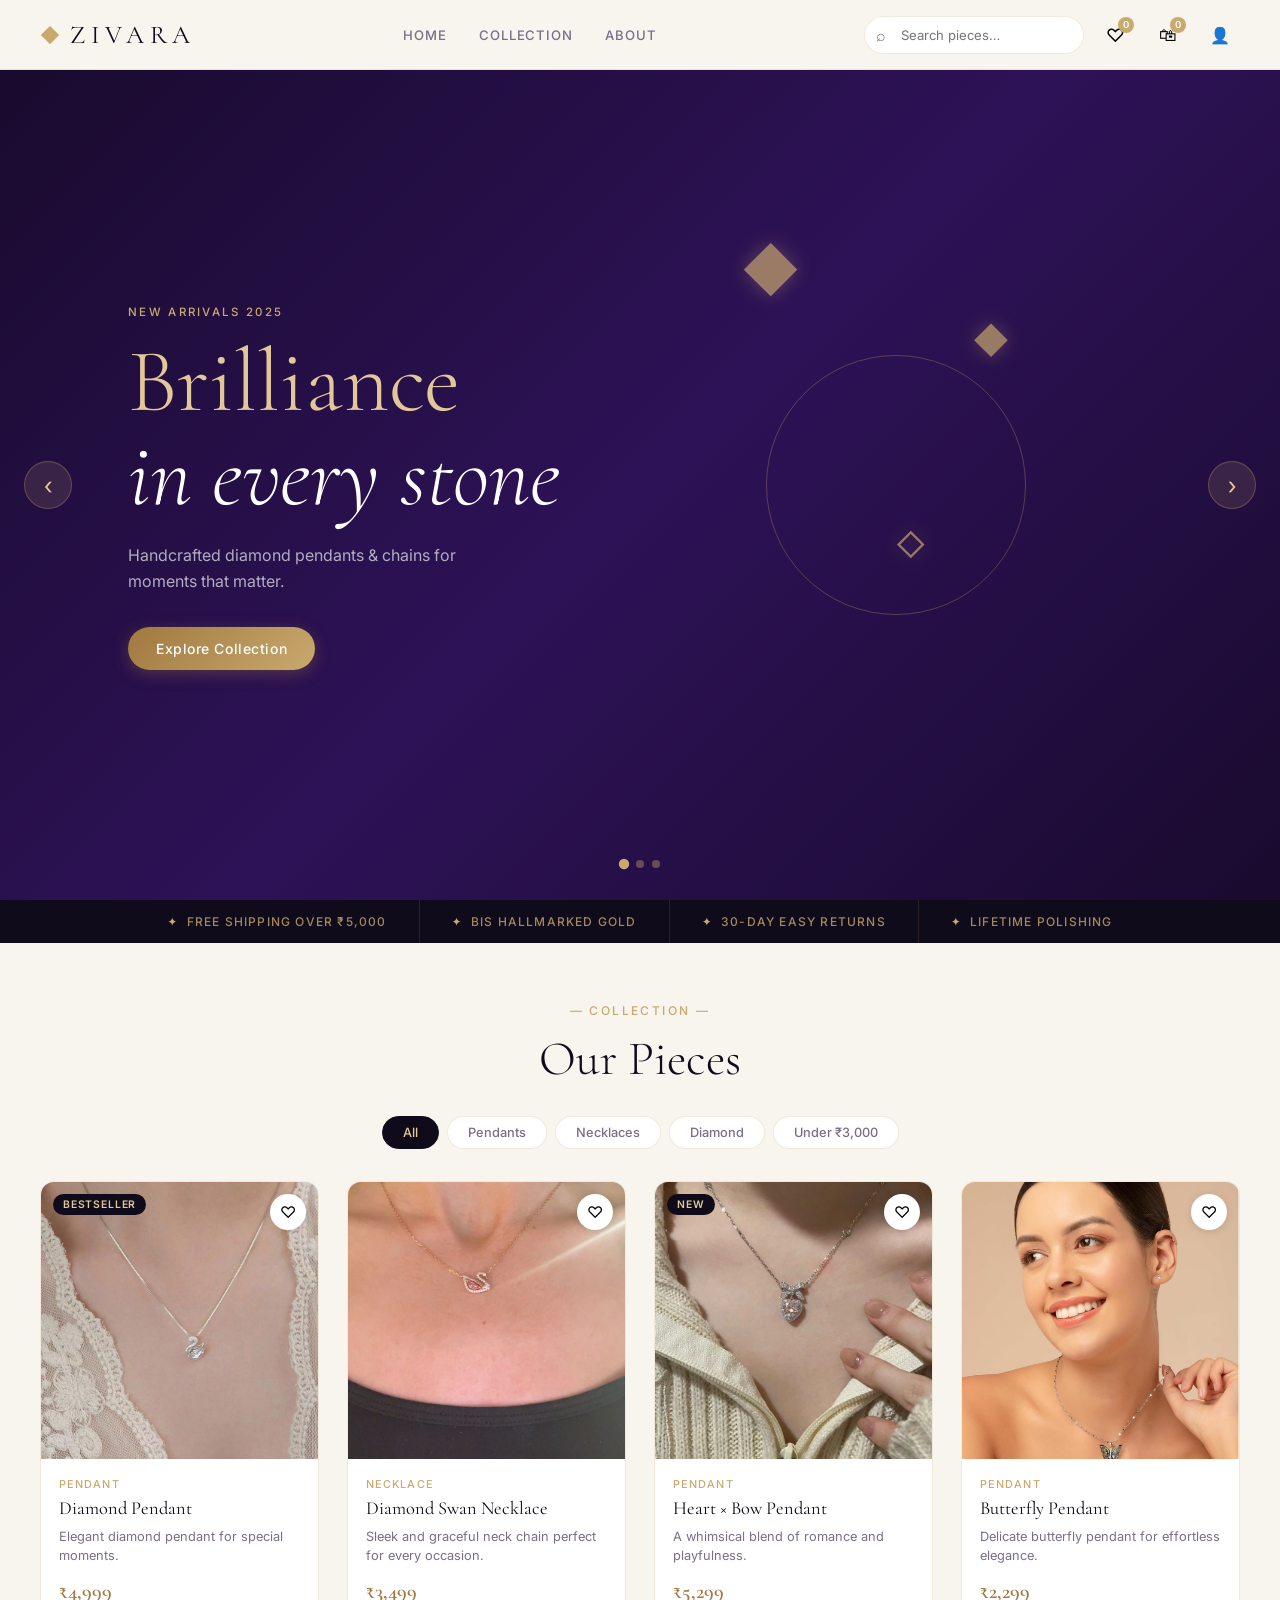
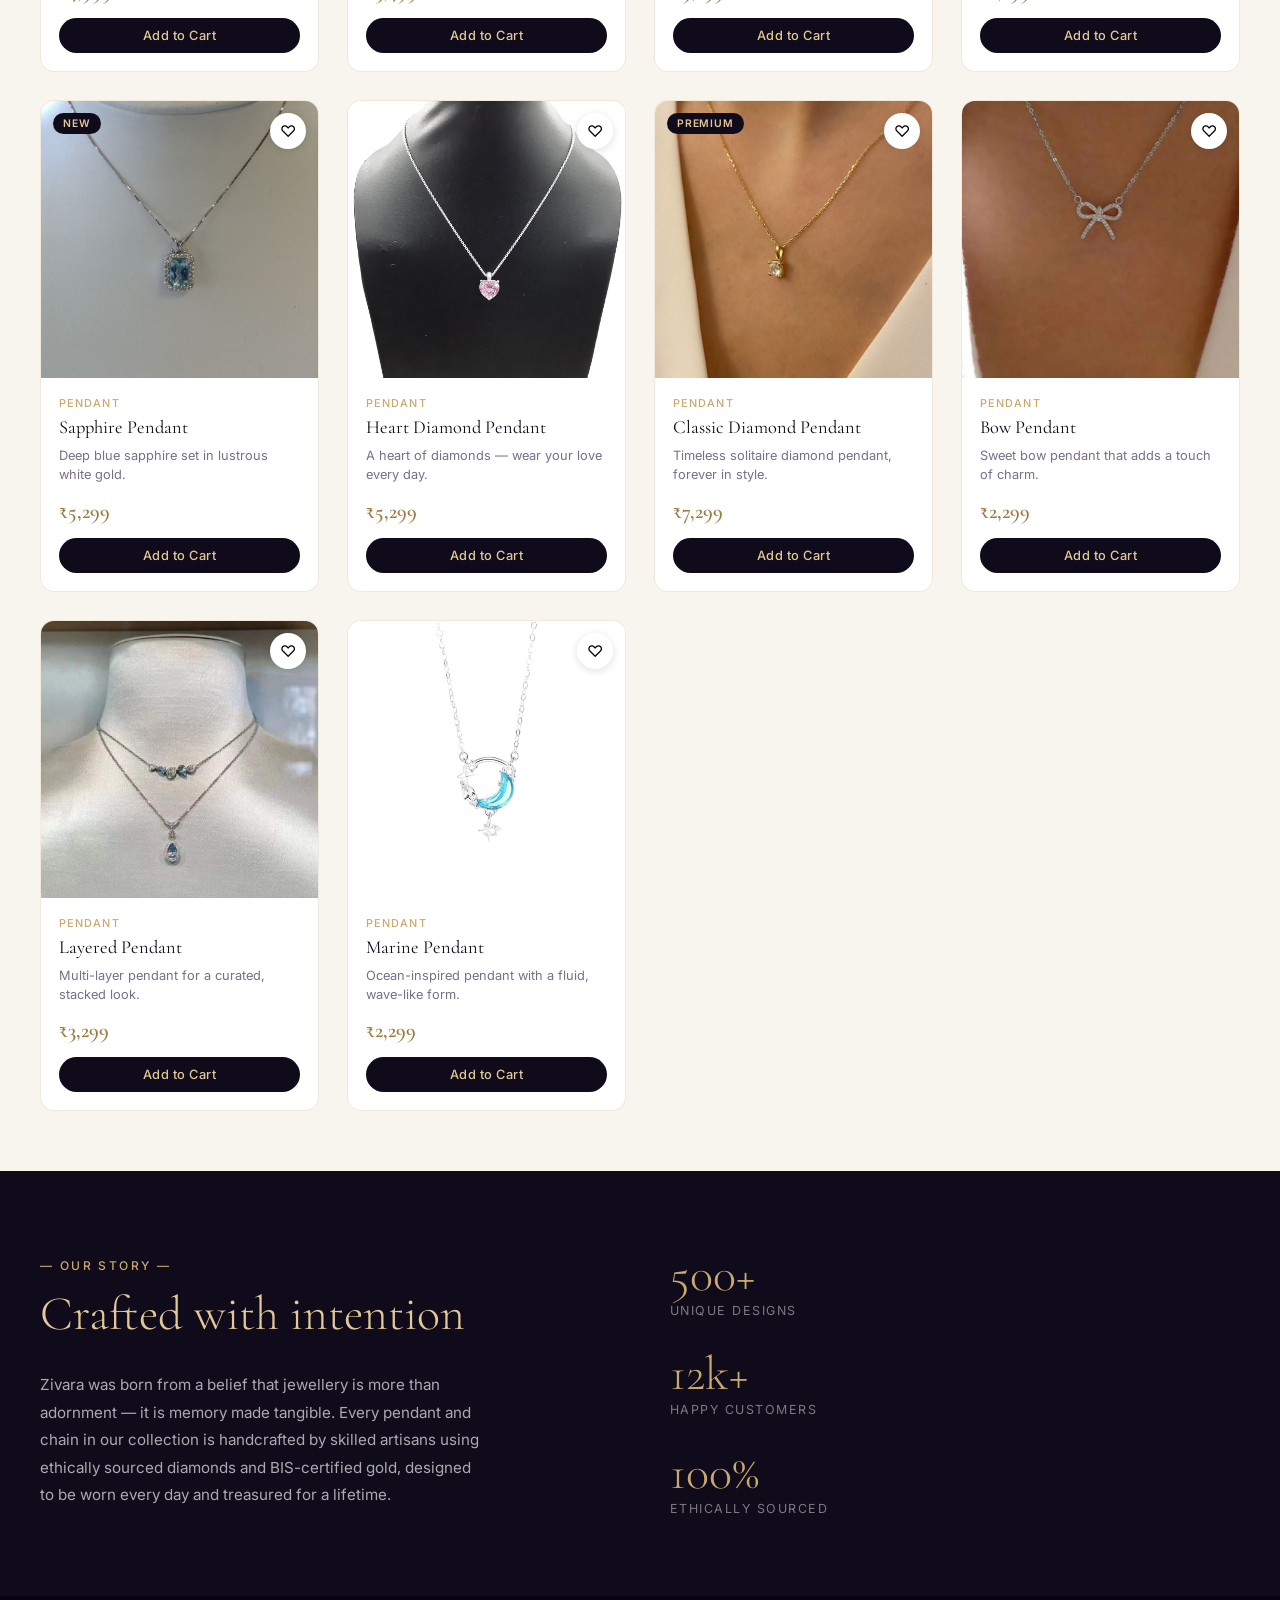
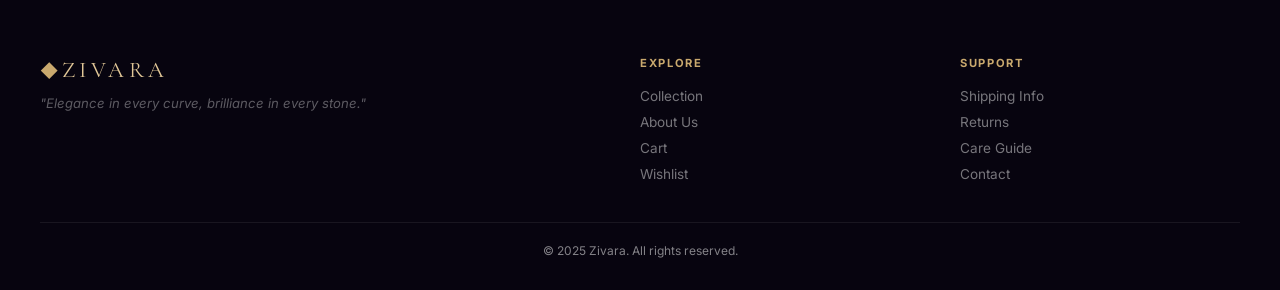
==== index.html @ 6822f63b "Adding E-commerce website with modified version" ====
<!DOCTYPE html>
<html lang="en">
<head>
  <meta charset="UTF-8" />
  <meta name="viewport" content="width=device-width, initial-scale=1.0" />
  <title>Zivara | Diamond Pendants & Neck Chains</title>
  <link rel="preconnect" href="https://fonts.googleapis.com">
  <link rel="preconnect" href="https://fonts.gstatic.com" crossorigin>
  <link href="https://fonts.googleapis.com/css2?family=Cormorant+Garamond:ital,wght@0,300;0,400;0,600;1,300;1,400&family=Inter:wght@300;400;500;600&display=swap" rel="stylesheet">
  <link rel="stylesheet" href="style.css" />
</head>
<body>

  <div id="loader">
    <div class="loader-inner">
      <svg class="loader-gem" viewBox="0 0 60 60" fill="none" xmlns="http://www.w3.org/2000/svg">
        <polygon points="30,4 56,20 56,40 30,56 4,40 4,20" fill="none" stroke="#c9a96e" stroke-width="1.5"/>
        <polygon points="30,4 56,20 30,30" fill="#c9a96e" opacity="0.3"/>
        <polygon points="30,4 4,20 30,30" fill="#c9a96e" opacity="0.5"/>
        <polygon points="4,20 4,40 30,30" fill="#c9a96e" opacity="0.4"/>
        <polygon points="56,20 56,40 30,30" fill="#c9a96e" opacity="0.2"/>
        <polygon points="4,40 30,56 30,30" fill="#c9a96e" opacity="0.6"/>
        <polygon points="56,40 30,56 30,30" fill="#c9a96e" opacity="0.35"/>
      </svg>
      <p class="loader-brand">ZIVARA</p>
    </div>
  </div>

  <div id="auth-overlay" class="modal-overlay hidden">
    <div class="auth-modal">
      <button class="modal-close" onclick="closeAuth()">✕</button>
      <div class="auth-tabs">
        <button class="auth-tab active" onclick="switchTab('login')">Sign In</button>
        <button class="auth-tab" onclick="switchTab('signup')">Create Account</button>
      </div>

      <div id="login-form" class="auth-form">
        <div class="auth-header">
          <h2>Welcome back</h2>
          <p>Sign in to access your wishlist & orders</p>
        </div>
        <div class="form-group">
          <label>Email</label>
          <input type="email" id="login-email" placeholder="you@example.com" />
        </div>
        <div class="form-group">
          <label>Password</label>
          <input type="password" id="login-password" placeholder="••••••••" />
        </div>
        <p class="auth-error hidden" id="login-error"></p>
        <button class="btn-primary full" onclick="handleLogin()">Sign In</button>
        <p class="auth-switch">Don't have an account? <span onclick="switchTab('signup')">Create one</span></p>
      </div>

      <div id="signup-form" class="auth-form hidden">
        <div class="auth-header">
          <h2>Join Zivara</h2>
          <p>Create an account for a personal experience</p>
        </div>
        <div class="form-group">
          <label>Full Name</label>
          <input type="text" id="signup-name" placeholder="Your name" />
        </div>
        <div class="form-group">
          <label>Email</label>
          <input type="email" id="signup-email" placeholder="you@example.com" />
        </div>
        <div class="form-group">
          <label>Password</label>
          <input type="password" id="signup-password" placeholder="Min. 6 characters" />
        </div>
        <p class="auth-error hidden" id="signup-error"></p>
        <button class="btn-primary full" onclick="handleSignup()">Create Account</button>
        <p class="auth-switch">Already have an account? <span onclick="switchTab('login')">Sign in</span></p>
      </div>
    </div>
  </div>

  <div id="cart-overlay" class="modal-overlay hidden" onclick="closeCartIfOutside(event)">
    <div id="cart-drawer" class="cart-drawer">
      <div class="drawer-header">
        <h3>Your Cart <span id="cart-badge">0</span></h3>
        <button class="modal-close" onclick="closeCart()">✕</button>
      </div>
      <div id="cart-items" class="cart-items"></div>
      <div id="cart-footer" class="cart-footer hidden">
        <div class="cart-total-row">
          <span>Subtotal</span>
          <span id="cart-total">₹0</span>
        </div>
        <button class="btn-primary full" onclick="checkout()">Proceed to Checkout</button>
        <button class="btn-ghost full" onclick="closeCart()">Continue Shopping</button>
      </div>
      <div id="cart-empty" class="cart-empty">
        <div class="empty-icon">💎</div>
        <p>Your cart is empty</p>
        <button class="btn-primary" onclick="closeCart()">Explore Collection</button>
      </div>
    </div>
  </div>

  <div id="wishlist-overlay" class="modal-overlay hidden" onclick="closeWishlistIfOutside(event)">
    <div id="wishlist-drawer" class="cart-drawer">
      <div class="drawer-header">
        <h3>Wishlist <span id="wishlist-badge">0</span></h3>
        <button class="modal-close" onclick="closeWishlist()">✕</button>
      </div>
      <div id="wishlist-items" class="cart-items"></div>
      <div id="wishlist-empty" class="cart-empty">
        <div class="empty-icon">🤍</div>
        <p>No saved pieces yet</p>
        <button class="btn-primary" onclick="closeWishlist()">Explore Collection</button>
      </div>
    </div>
  </div>

  <div id="profile-overlay" class="modal-overlay hidden">
    <div class="profile-modal">
      <button class="modal-close" onclick="closeProfile()">✕</button>
      <div class="profile-tabs">
        <button class="profile-tab active" onclick="switchProfileTab('account')">Account</button>
        <button class="profile-tab" onclick="switchProfileTab('orders')">Order History</button>
      </div>
      <div id="account-tab" class="profile-content">
        <div class="profile-avatar" id="profile-avatar-letter">A</div>
        <h2 id="profile-name">Name</h2>
        <p id="profile-email" class="profile-email-text">email</p>
        <button class="btn-ghost" onclick="handleLogout()">Sign Out</button>
      </div>
      <div id="orders-tab" class="profile-content hidden">
        <h3 class="orders-title">Your Orders</h3>
        <div id="orders-list"></div>
      </div>
    </div>
  </div>

  <div id="toast" class="toast hidden"></div>

  <div id="site">

    <header id="main-header">
      <a href="#" class="logo-link" onclick="scrollToTop()">
        <span class="logo-gem">◆</span>
        <span class="logo-text">ZIVARA</span>
      </a>
      <nav class="main-nav">
        <a href="#home" class="nav-link">Home</a>
        <a href="#collection" class="nav-link">Collection</a>
        <a href="#about" class="nav-link">About</a>
      </nav>
      <div class="header-actions">
        <div class="search-wrap">
          <input type="text" id="search-input" placeholder="Search pieces…" oninput="filterProducts()" />
          <span class="search-icon">⌕</span>
        </div>
        <button class="icon-btn" id="wishlist-btn" onclick="openWishlist()" title="Wishlist">
          <span class="icon-heart">♡</span>
          <span class="icon-count" id="wishlist-count">0</span>
        </button>
        <button class="icon-btn" onclick="openCart()" title="Cart">
          <span>🛍</span>
          <span class="icon-count" id="cart-count">0</span>
        </button>
        <button class="icon-btn auth-trigger" id="auth-btn" onclick="authButtonClicked()" title="Account">
          <span id="auth-icon">👤</span>
        </button>
      </div>
      <button class="mobile-menu-btn" onclick="toggleMobileMenu()">☰</button>
    </header>

    <div id="mobile-nav" class="mobile-nav hidden">
      <a href="#home" onclick="closeMobileMenu()">Home</a>
      <a href="#collection" onclick="closeMobileMenu()">Collection</a>
      <a href="#about" onclick="closeMobileMenu()">About</a>
    </div>

    <section id="home" class="hero">
      <div class="hero-slides">
        <div class="hero-slide active" style="--bg: linear-gradient(135deg,#1a0a2e 0%,#2d1257 50%,#1a0a2e 100%)">
          <div class="hero-content">
            <span class="hero-eyebrow">New Arrivals 2025</span>
            <h1 class="hero-headline">Brilliance<br/><em>in every stone</em></h1>
            <p class="hero-sub">Handcrafted diamond pendants & chains for moments that matter.</p>
            <a href="#collection" class="btn-primary hero-cta">Explore Collection</a>
          </div>
          <div class="hero-visual">
            <div class="gem-float gem1">◆</div>
            <div class="gem-float gem2">◇</div>
            <div class="gem-float gem3">◆</div>
            <div class="sparkle-ring"></div>
          </div>
        </div>
        <div class="hero-slide" style="--bg: linear-gradient(135deg,#0d1f3c 0%,#1a3a5c 50%,#0d1f3c 100%)">
          <div class="hero-content">
            <span class="hero-eyebrow">Timeless Design</span>
            <h1 class="hero-headline">Elegance<br/><em>in every curve</em></h1>
            <p class="hero-sub">Each piece tells a story of artistry and devotion.</p>
            <a href="#collection" class="btn-primary hero-cta">Shop Now</a>
          </div>
          <div class="hero-visual">
            <div class="gem-float gem1" style="animation-delay:0.5s">◇</div>
            <div class="gem-float gem2" style="animation-delay:1s">◆</div>
            <div class="gem-float gem3" style="animation-delay:1.5s">◇</div>
            <div class="sparkle-ring" style="animation-delay:0.3s"></div>
          </div>
        </div>
        <div class="hero-slide" style="--bg: linear-gradient(135deg,#1f0d0d 0%,#3d1515 50%,#1f0d0d 100%)">
          <div class="hero-content">
            <span class="hero-eyebrow">Gift Someone Special</span>
            <h1 class="hero-headline">Love<br/><em>beautifully worn</em></h1>
            <p class="hero-sub">Diamond pieces crafted to celebrate your most cherished bonds.</p>
            <a href="#collection" class="btn-primary hero-cta">Find a Gift</a>
          </div>
          <div class="hero-visual">
            <div class="gem-float gem1" style="animation-delay:0.2s">◆</div>
            <div class="gem-float gem2" style="animation-delay:0.8s">◇</div>
            <div class="gem-float gem3" style="animation-delay:1.2s">◆</div>
            <div class="sparkle-ring" style="animation-delay:0.6s"></div>
          </div>
        </div>
      </div>
      <div class="hero-dots" id="hero-dots">
        <button class="dot active" onclick="goToSlide(0)"></button>
        <button class="dot" onclick="goToSlide(1)"></button>
        <button class="dot" onclick="goToSlide(2)"></button>
      </div>
      <button class="hero-arrow left" onclick="prevSlide()">‹</button>
      <button class="hero-arrow right" onclick="nextSlide()">›</button>
    </section>

    <div class="feature-strip">
      <div class="feature-item">
        <span>✦</span> Free shipping over ₹5,000
      </div>
      <div class="feature-item">
        <span>✦</span> BIS Hallmarked Gold
      </div>
      <div class="feature-item">
        <span>✦</span> 30-day easy returns
      </div>
      <div class="feature-item">
        <span>✦</span> Lifetime polishing
      </div>
    </div>

    <div class="filter-bar" id="collection">
      <span class="section-eyebrow">— Collection —</span>
      <h2 class="section-title">Our Pieces</h2>
      <div class="filter-chips">
        <button class="chip active" onclick="filterByTag('all', this)">All</button>
        <button class="chip" onclick="filterByTag('pendant', this)">Pendants</button>
        <button class="chip" onclick="filterByTag('necklace', this)">Necklaces</button>
        <button class="chip" onclick="filterByTag('diamond', this)">Diamond</button>
        <button class="chip" onclick="filterByTag('under3000', this)">Under ₹3,000</button>
      </div>
    </div>

    <section class="products-grid" id="products-grid">
    </section>

    <div id="no-results" class="no-results hidden">
      <p>No pieces match your search.</p>
      <button class="btn-ghost" onclick="clearSearch()">Clear filter</button>
    </div>

    <section id="about" class="about-strip">
      <div class="about-content">
        <span class="section-eyebrow">— Our Story —</span>
        <h2 class="section-title">Crafted with intention</h2>
        <p>Zivara was born from a belief that jewellery is more than adornment — it is memory made tangible. Every pendant and chain in our collection is handcrafted by skilled artisans using ethically sourced diamonds and BIS-certified gold, designed to be worn every day and treasured for a lifetime.</p>
      </div>
      <div class="about-stats">
        <div class="stat"><span class="stat-num">500+</span><span class="stat-label">Unique Designs</span></div>
        <div class="stat"><span class="stat-num">12k+</span><span class="stat-label">Happy Customers</span></div>
        <div class="stat"><span class="stat-num">100%</span><span class="stat-label">Ethically Sourced</span></div>
      </div>
    </section>

    <footer class="main-footer">
      <div class="footer-brand">
        <span class="logo-gem">◆</span>
        <span class="logo-text">ZIVARA</span>
        <p>"Elegance in every curve, brilliance in every stone."</p>
      </div>
      <div class="footer-links">
        <h4>Explore</h4>
        <a href="#collection">Collection</a>
        <a href="#about">About Us</a>
        <a href="#" onclick="openCart()">Cart</a>
        <a href="#" onclick="openWishlist()">Wishlist</a>
      </div>
      <div class="footer-links">
        <h4>Support</h4>
        <a href="#">Shipping Info</a>
        <a href="#">Returns</a>
        <a href="#">Care Guide</a>
        <a href="#">Contact</a>
      </div>
      <div class="footer-bottom">
        <p>© 2025 Zivara. All rights reserved.</p>
      </div>
    </footer>

  </div>

  <script src="script.js"></script>
</body>
</html>
---- style.css ----
:root {
  --gold:         #c9a96e;
  --gold-light:   #e2c898;
  --gold-dark:    #a07840;
  --ink:          #0f0b1a;
  --ink-mid:      #1e1730;
  --ink-soft:     #2e2548;
  --surface:      #f8f4ee;
  --surface-alt:  #fffdf9;
  --muted:        #7a6e8a;
  --border:       rgba(201,169,110,0.25);
  --shadow:       0 8px 40px rgba(0,0,0,0.18);
  --radius:       14px;
  --transition:   0.3s cubic-bezier(0.4,0,0.2,1);
  --font-display: 'Cormorant Garamond', Georgia, serif;
  --font-body:    'Inter', system-ui, sans-serif;
}

*, *::before, *::after { margin:0; padding:0; box-sizing:border-box; }
html { scroll-behavior: smooth; font-size: 16px; }
body { background: var(--surface); color: var(--ink); font-family: var(--font-body); overflow-x: hidden; }
a { text-decoration: none; color: inherit; }
button { cursor: pointer; border: none; background: none; font-family: inherit; }
input { font-family: inherit; }

/* ── LOADING SCREEN ── */
#loader {
  position: fixed; inset: 0; z-index: 9999;
  background: var(--ink);
  display: flex; align-items: center; justify-content: center;
  transition: opacity 0.6s ease, visibility 0.6s ease;
}
#loader.fade-out { opacity: 0; visibility: hidden; }

.loader-inner { text-align: center; }

.loader-gem {
  width: 60px; height: 60px;
  animation: gemSpin 1.8s ease-in-out infinite;
}
@keyframes gemSpin {
  0%   { transform: rotate(0deg) scale(1); }
  50%  { transform: rotate(180deg) scale(1.15); }
  100% { transform: rotate(360deg) scale(1); }
}

.loader-brand {
  font-family: var(--font-display);
  font-size: 2rem;
  font-weight: 300;
  letter-spacing: 0.5em;
  color: var(--gold);
  margin-top: 16px;
  animation: pulse 1.8s ease-in-out infinite;
}
@keyframes pulse { 0%,100%{opacity:1} 50%{opacity:0.5} }

/* ── MODAL OVERLAY ── */
.modal-overlay {
  position: fixed; inset: 0; z-index: 1000;
  background: rgba(10,6,22,0.7);
  backdrop-filter: blur(6px);
  display: flex; align-items: center; justify-content: center;
  animation: overlayIn 0.3s ease;
}
.modal-overlay.hidden { display: none; }
@keyframes overlayIn { from{opacity:0} to{opacity:1} }

.modal-close {
  position: absolute; top: 18px; right: 18px;
  font-size: 1.1rem; color: var(--muted);
  transition: color var(--transition);
  z-index: 2;
  background: none; border: none; cursor: pointer;
}
.modal-close:hover { color: var(--ink); }

/* ── AUTH MODAL ── */
.auth-modal {
  background: var(--surface-alt);
  border-radius: 20px;
  padding: 40px;
  width: 100%; max-width: 420px;
  position: relative;
  animation: modalSlideUp 0.4s cubic-bezier(0.34,1.56,0.64,1);
  box-shadow: 0 24px 80px rgba(0,0,0,0.35);
}
@keyframes modalSlideUp {
  from { transform: translateY(40px); opacity: 0; }
  to   { transform: translateY(0);    opacity: 1; }
}

.auth-tabs {
  display: flex; gap: 4px;
  background: #f0ebe2;
  border-radius: 10px;
  padding: 4px;
  margin-bottom: 28px;
}
.auth-tab {
  flex: 1; padding: 9px;
  border-radius: 7px;
  font-size: 0.85rem; font-weight: 500;
  color: var(--muted);
  transition: all var(--transition);
}
.auth-tab.active {
  background: white;
  color: var(--ink);
  box-shadow: 0 2px 8px rgba(0,0,0,0.1);
}

.auth-header h2 {
  font-family: var(--font-display);
  font-size: 1.8rem; font-weight: 400;
  margin-bottom: 4px;
}
.auth-header p { font-size: 0.875rem; color: var(--muted); margin-bottom: 24px; }

.form-group { margin-bottom: 16px; }
.form-group label {
  display: block; font-size: 0.78rem;
  font-weight: 500; letter-spacing: 0.05em;
  text-transform: uppercase; color: var(--muted);
  margin-bottom: 6px;
}
.form-group input {
  width: 100%; padding: 12px 14px;
  border: 1.5px solid #e8e0d4;
  border-radius: 10px;
  font-size: 0.9rem;
  color: var(--ink);
  background: white;
  transition: border-color var(--transition), box-shadow var(--transition);
  outline: none;
}
.form-group input:focus {
  border-color: var(--gold);
  box-shadow: 0 0 0 3px rgba(201,169,110,0.15);
}

.auth-error {
  font-size: 0.8rem; color: #d04a4a;
  margin-bottom: 12px;
  padding: 8px 12px;
  background: #fdf0f0;
  border-radius: 8px;
}
.auth-error.hidden { display: none; }

.auth-switch {
  text-align: center;
  font-size: 0.82rem; color: var(--muted);
  margin-top: 16px;
}
.auth-switch span { color: var(--gold-dark); cursor: pointer; font-weight: 500; }
.auth-switch span:hover { text-decoration: underline; }

.auth-form.hidden { display: none; }

/* ── BUTTONS ── */
.btn-primary {
  display: inline-flex; align-items: center; justify-content: center;
  padding: 13px 28px;
  background: linear-gradient(135deg, var(--gold-dark) 0%, var(--gold) 100%);
  color: white;
  border-radius: 50px;
  font-size: 0.875rem; font-weight: 500;
  letter-spacing: 0.04em;
  transition: all var(--transition);
  border: none; cursor: pointer;
  box-shadow: 0 4px 16px rgba(160,120,64,0.35);
  white-space: nowrap;
}
.btn-primary:hover {
  transform: translateY(-2px);
  box-shadow: 0 8px 24px rgba(160,120,64,0.45);
}
.btn-primary:active { transform: translateY(0); }
.btn-primary.full { width: 100%; }

.btn-ghost {
  display: inline-flex; align-items: center; justify-content: center;
  padding: 11px 24px;
  background: transparent;
  border: 1.5px solid var(--border);
  color: var(--ink);
  border-radius: 50px;
  font-size: 0.85rem; font-weight: 500;
  transition: all var(--transition);
  cursor: pointer;
}
.btn-ghost:hover { border-color: var(--gold); color: var(--gold-dark); }
.btn-ghost.full { width: 100%; margin-top: 8px; }

/* ── CART / WISHLIST DRAWER ── */
.cart-drawer {
  position: fixed; top: 0; right: 0;
  height: 100vh; width: 100%; max-width: 420px;
  background: var(--surface-alt);
  box-shadow: -8px 0 40px rgba(0,0,0,0.2);
  display: flex; flex-direction: column;
  animation: drawerSlide 0.38s cubic-bezier(0.34,1.3,0.64,1);
  z-index: 1001;
}
@keyframes drawerSlide {
  from { transform: translateX(100%); }
  to   { transform: translateX(0); }
}

.drawer-header {
  display: flex; align-items: center; justify-content: space-between;
  padding: 24px 24px 16px;
  border-bottom: 1px solid var(--border);
  position: relative;
}
.drawer-header h3 {
  font-family: var(--font-display);
  font-size: 1.5rem; font-weight: 400;
}
.drawer-header span {
  display: inline-flex; align-items: center; justify-content: center;
  width: 22px; height: 22px;
  background: var(--gold);
  color: white; border-radius: 50%;
  font-size: 0.7rem; font-weight: 600;
  margin-left: 8px;
}

.cart-items { flex: 1; overflow-y: auto; padding: 16px 24px; }
.cart-items::-webkit-scrollbar { width: 4px; }
.cart-items::-webkit-scrollbar-thumb { background: var(--border); border-radius: 4px; }

.cart-item {
  display: flex; gap: 12px; align-items: flex-start;
  padding: 14px 0;
  border-bottom: 1px solid var(--border);
  animation: itemIn 0.3s ease;
}
@keyframes itemIn { from{opacity:0;transform:translateX(10px)} to{opacity:1;transform:none} }

.cart-item-img {
  width: 72px; height: 72px;
  border-radius: 10px;
  object-fit: cover;
  background: #f0ebe2;
  flex-shrink: 0;
  display: flex; align-items: center; justify-content: center;
  font-size: 1.8rem;
}
.cart-item-img img { width: 100%; height: 100%; object-fit: cover; border-radius: 10px; }

.cart-item-info { flex: 1; }
.cart-item-name { font-size: 0.9rem; font-weight: 500; margin-bottom: 4px; }
.cart-item-price { font-size: 0.85rem; color: var(--gold-dark); font-weight: 600; }

.qty-controls {
  display: flex; align-items: center; gap: 8px;
  margin-top: 8px;
}
.qty-btn {
  width: 26px; height: 26px;
  border: 1.5px solid var(--border);
  border-radius: 50%;
  display: flex; align-items: center; justify-content: center;
  font-size: 0.9rem; color: var(--ink);
  transition: all var(--transition);
}
.qty-btn:hover { border-color: var(--gold); color: var(--gold-dark); }
.qty-val { font-size: 0.85rem; font-weight: 500; min-width: 16px; text-align: center; }

.cart-item-remove {
  font-size: 0.75rem; color: var(--muted);
  padding: 4px;
  transition: color var(--transition);
}
.cart-item-remove:hover { color: #d04a4a; }

.cart-footer {
  padding: 16px 24px 24px;
  border-top: 1px solid var(--border);
}
.cart-footer.hidden { display: none; }

.cart-total-row {
  display: flex; justify-content: space-between; align-items: center;
  margin-bottom: 16px;
  font-size: 0.9rem;
}
.cart-total-row span:last-child {
  font-family: var(--font-display);
  font-size: 1.3rem;
  color: var(--gold-dark); font-weight: 600;
}

.cart-empty {
  display: flex; flex-direction: column;
  align-items: center; justify-content: center;
  gap: 12px; flex: 1;
  padding: 40px 24px;
  text-align: center;
}
.cart-empty .empty-icon { font-size: 3rem; }
.cart-empty p { color: var(--muted); font-size: 0.9rem; }
.cart-empty.hidden { display: none; }

/* ── PROFILE MODAL ── */
.profile-modal {
  background: var(--surface-alt);
  border-radius: 20px;
  padding: 40px;
  width: 100%; max-width: 480px;
  position: relative;
  animation: modalSlideUp 0.4s cubic-bezier(0.34,1.56,0.64,1);
  box-shadow: 0 24px 80px rgba(0,0,0,0.35);
  max-height: 80vh; overflow-y: auto;
}

.profile-tabs {
  display: flex; gap: 4px;
  background: #f0ebe2;
  border-radius: 10px;
  padding: 4px;
  margin-bottom: 28px;
}
.profile-tab {
  flex: 1; padding: 9px;
  border-radius: 7px;
  font-size: 0.85rem; font-weight: 500;
  color: var(--muted);
  transition: all var(--transition);
}
.profile-tab.active {
  background: white;
  color: var(--ink);
  box-shadow: 0 2px 8px rgba(0,0,0,0.1);
}

.profile-content { text-align: center; }
.profile-content.hidden { display: none; }

.profile-avatar {
  width: 72px; height: 72px;
  border-radius: 50%;
  background: linear-gradient(135deg, var(--gold-dark), var(--gold));
  display: flex; align-items: center; justify-content: center;
  font-family: var(--font-display);
  font-size: 2rem; color: white;
  margin: 0 auto 16px;
}
.profile-content h2 {
  font-family: var(--font-display);
  font-size: 1.6rem; font-weight: 400; margin-bottom: 4px;
}
.profile-email-text { color: var(--muted); font-size: 0.85rem; margin-bottom: 24px; }

.orders-title {
  font-family: var(--font-display);
  font-size: 1.4rem; font-weight: 400;
  margin-bottom: 16px; text-align: left;
}

.order-card {
  background: white;
  border: 1px solid var(--border);
  border-radius: 12px;
  padding: 16px;
  margin-bottom: 12px;
  text-align: left;
  animation: itemIn 0.3s ease;
}
.order-card-header {
  display: flex; justify-content: space-between; align-items: center;
  margin-bottom: 8px;
}
.order-id { font-size: 0.75rem; color: var(--muted); }
.order-date { font-size: 0.75rem; color: var(--muted); }
.order-item-name { font-size: 0.875rem; font-weight: 500; margin-bottom: 2px; }
.order-item-price { font-size: 0.82rem; color: var(--gold-dark); }
.order-total {
  font-weight: 600; font-size: 0.9rem; margin-top: 8px;
  padding-top: 8px; border-top: 1px dashed var(--border);
}
.order-status {
  display: inline-block;
  font-size: 0.7rem; padding: 2px 10px;
  border-radius: 20px; font-weight: 500;
  background: #e8f5e9; color: #2e7d32;
}
.no-orders { color: var(--muted); font-size: 0.875rem; text-align: center; padding: 24px; }

/* ── TOAST ── */
.toast {
  position: fixed; bottom: 28px; left: 50%;
  transform: translateX(-50%) translateY(20px);
  background: var(--ink-mid);
  color: white; font-size: 0.875rem;
  padding: 12px 24px;
  border-radius: 50px;
  z-index: 9999;
  box-shadow: 0 8px 24px rgba(0,0,0,0.3);
  transition: all 0.3s ease;
  white-space: nowrap;
}
.toast.show {
  transform: translateX(-50%) translateY(0);
  opacity: 1;
}
.toast.hidden { opacity: 0; pointer-events: none; }

/* ══════════════════
   HEADER
   ══════════════════ */
#main-header {
  position: sticky; top: 0; z-index: 900;
  display: flex; align-items: center;
  justify-content: space-between;
  padding: 0 40px;
  height: 70px;
  background: rgba(248,244,238,0.92);
  backdrop-filter: blur(12px);
  border-bottom: 1px solid var(--border);
  transition: box-shadow var(--transition);
}
#main-header.scrolled {
  box-shadow: 0 4px 20px rgba(0,0,0,0.08);
}

.logo-link {
  display: flex; align-items: center; gap: 10px;
  text-decoration: none;
}
.logo-gem {
  color: var(--gold);
  font-size: 1.2rem;
  animation: sparkle 3s ease-in-out infinite;
}
@keyframes sparkle {
  0%,100% { text-shadow: 0 0 4px var(--gold); }
  50%      { text-shadow: 0 0 12px var(--gold), 0 0 24px var(--gold-light); }
}
.logo-text {
  font-family: var(--font-display);
  font-size: 1.6rem; font-weight: 400;
  letter-spacing: 0.22em; color: var(--ink);
}

.main-nav { display: flex; gap: 32px; }
.nav-link {
  font-size: 0.82rem; font-weight: 500;
  letter-spacing: 0.07em;
  text-transform: uppercase;
  color: var(--muted);
  position: relative;
  transition: color var(--transition);
}
.nav-link::after {
  content: '';
  position: absolute; bottom: -4px; left: 0;
  width: 0; height: 1.5px;
  background: var(--gold);
  transition: width var(--transition);
}
.nav-link:hover { color: var(--ink); }
.nav-link:hover::after { width: 100%; }

.header-actions { display: flex; align-items: center; gap: 12px; }

.search-wrap {
  position: relative;
  display: flex; align-items: center;
}
.search-wrap input {
  width: 220px; height: 38px;
  padding: 0 14px 0 36px;
  border: 1.5px solid var(--border);
  border-radius: 50px;
  font-size: 0.82rem; color: var(--ink);
  background: white;
  transition: all var(--transition);
  outline: none;
}
.search-wrap input:focus {
  border-color: var(--gold);
  width: 260px;
  box-shadow: 0 0 0 3px rgba(201,169,110,0.1);
}
.search-icon {
  position: absolute; left: 12px;
  font-size: 1rem; color: var(--muted);
  pointer-events: none;
}

.icon-btn {
  position: relative;
  width: 40px; height: 40px;
  display: flex; align-items: center; justify-content: center;
  border-radius: 50%;
  font-size: 1.1rem;
  transition: background var(--transition);
  background: none; border: none; cursor: pointer;
}
.icon-btn:hover { background: rgba(201,169,110,0.12); }

.icon-count {
  position: absolute; top: 2px; right: 2px;
  min-width: 16px; height: 16px;
  background: var(--gold);
  color: white; border-radius: 50%;
  font-size: 0.6rem; font-weight: 600;
  display: flex; align-items: center; justify-content: center;
  padding: 0 3px;
}
.icon-count:empty, .icon-count[data-count="0"] { display: none; }

.icon-heart { font-size: 1.15rem; }

.auth-trigger { font-size: 1rem; }

.mobile-menu-btn {
  display: none;
  font-size: 1.4rem; color: var(--ink);
  padding: 6px;
}

.mobile-nav {
  display: flex; flex-direction: column;
  background: var(--surface-alt);
  padding: 16px 24px;
  border-bottom: 1px solid var(--border);
  gap: 12px;
  animation: slideDown 0.2s ease;
}
.mobile-nav.hidden { display: none; }
.mobile-nav a {
  font-size: 0.9rem; font-weight: 500;
  color: var(--ink); padding: 8px 0;
  border-bottom: 1px solid var(--border);
}
@keyframes slideDown { from{opacity:0;transform:translateY(-10px)} to{opacity:1;transform:none} }

/* ══════════════════
   HERO
   ══════════════════ */
.hero {
  position: relative;
  height: calc(100vh - 70px);
  min-height: 560px;
  overflow: hidden;
}

.hero-slides { position: absolute; inset: 0; }

.hero-slide {
  position: absolute; inset: 0;
  background: var(--bg);
  display: flex; align-items: center;
  padding: 0 10%;
  opacity: 0;
  transition: opacity 0.8s ease;
  pointer-events: none;
}
.hero-slide.active { opacity: 1; pointer-events: auto; }

.hero-content { flex: 1; z-index: 2; }

.hero-eyebrow {
  display: inline-block;
  font-size: 0.72rem; font-weight: 500;
  letter-spacing: 0.2em; text-transform: uppercase;
  color: var(--gold);
  margin-bottom: 16px;
  animation: fadeInUp 0.8s ease 0.2s both;
}
.hero-slide.active .hero-eyebrow { animation: fadeInUp 0.8s ease 0.2s both; }
.hero-slide.active .hero-headline { animation: fadeInUp 0.8s ease 0.35s both; }
.hero-slide.active .hero-sub      { animation: fadeInUp 0.8s ease 0.5s both; }
.hero-slide.active .hero-cta      { animation: fadeInUp 0.8s ease 0.65s both; }

@keyframes fadeInUp {
  from { opacity:0; transform:translateY(30px); }
  to   { opacity:1; transform:none; }
}

.hero-headline {
  font-family: var(--font-display);
  font-size: clamp(3rem, 7vw, 6rem);
  font-weight: 300;
  color: var(--gold-light);
  line-height: 1.05;
  margin-bottom: 20px;
}
.hero-headline em {
  font-style: italic;
  color: white;
  font-weight: 300;
}

.hero-sub {
  font-size: 1rem; color: rgba(255,255,255,0.65);
  max-width: 380px; line-height: 1.6;
  margin-bottom: 32px;
}

.hero-cta { text-decoration: none; }

/* Floating gems */
.hero-visual {
  flex: 1; position: relative;
  height: 100%;
  display: flex; align-items: center; justify-content: center;
}
.gem-float {
  position: absolute;
  font-size: 2.5rem; color: var(--gold);
  animation: float 4s ease-in-out infinite;
  opacity: 0.7;
  text-shadow: 0 0 20px rgba(201,169,110,0.5);
}
.gem1 { top: 20%; left: 20%; font-size: 3.5rem; animation-duration: 4.5s; }
.gem2 { top: 55%; left: 50%; font-size: 1.8rem; animation-duration: 3.8s; animation-delay: 0.7s; }
.gem3 { top: 30%; left: 65%; font-size: 2.2rem; animation-duration: 5s; animation-delay: 1.3s; }

@keyframes float {
  0%,100% { transform: translateY(0) rotate(0deg); }
  50%      { transform: translateY(-20px) rotate(15deg); }
}

.sparkle-ring {
  width: 260px; height: 260px;
  border: 1px solid rgba(201,169,110,0.3);
  border-radius: 50%;
  animation: expandFade 3s ease-in-out infinite;
  position: absolute;
}
@keyframes expandFade {
  0%   { transform:scale(0.8); opacity:0.6; }
  100% { transform:scale(1.4); opacity:0; }
}

.hero-dots {
  position: absolute; bottom: 32px; left: 50%;
  transform: translateX(-50%);
  display: flex; gap: 8px; z-index: 10;
}
.dot {
  width: 8px; height: 8px; border-radius: 50%;
  background: rgba(201,169,110,0.4);
  transition: all var(--transition);
}
.dot.active { background: var(--gold); transform: scale(1.3); }

.hero-arrow {
  position: absolute; top: 50%; z-index: 10;
  transform: translateY(-50%);
  width: 48px; height: 48px;
  border-radius: 50%;
  background: rgba(201,169,110,0.15);
  border: 1px solid rgba(201,169,110,0.3);
  color: var(--gold-light);
  font-size: 1.5rem;
  display: flex; align-items: center; justify-content: center;
  transition: all var(--transition);
}
.hero-arrow.left  { left: 24px; }
.hero-arrow.right { right: 24px; }
.hero-arrow:hover { background: rgba(201,169,110,0.3); }

/* ══════════════════
   FEATURE STRIP
   ══════════════════ */
.feature-strip {
  background: var(--ink);
  display: flex; align-items: center; justify-content: center;
  flex-wrap: wrap; gap: 0;
  padding: 0;
  overflow: hidden;
}
.feature-item {
  padding: 14px 32px;
  font-size: 0.75rem; font-weight: 500;
  letter-spacing: 0.1em; text-transform: uppercase;
  color: rgba(201,169,110,0.8);
  display: flex; align-items: center; gap: 8px;
  border-right: 1px solid rgba(201,169,110,0.15);
  transition: color var(--transition);
}
.feature-item:last-child { border-right: none; }
.feature-item:hover { color: var(--gold-light); }
.feature-item span { color: var(--gold); }

/* ══════════════════
   FILTER BAR
   ══════════════════ */
.filter-bar {
  padding: 60px 40px 32px;
  text-align: center;
}
.section-eyebrow {
  display: block;
  font-size: 0.75rem; font-weight: 500;
  letter-spacing: 0.2em; text-transform: uppercase;
  color: var(--gold);
  margin-bottom: 12px;
}
.section-title {
  font-family: var(--font-display);
  font-size: clamp(2rem, 4vw, 3rem);
  font-weight: 300;
  color: var(--ink);
  margin-bottom: 28px;
}

.filter-chips {
  display: flex; flex-wrap: wrap;
  gap: 8px; justify-content: center;
}
.chip {
  padding: 8px 20px;
  border-radius: 50px;
  border: 1.5px solid var(--border);
  font-size: 0.8rem; font-weight: 500;
  color: var(--muted);
  background: white;
  transition: all var(--transition);
}
.chip:hover { border-color: var(--gold); color: var(--gold-dark); }
.chip.active {
  background: var(--ink);
  border-color: var(--ink);
  color: var(--gold-light);
}

/* ══════════════════
   PRODUCTS GRID
   ══════════════════ */
.products-grid {
  display: grid;
  grid-template-columns: repeat(auto-fill, minmax(260px, 1fr));
  gap: 28px;
  padding: 0 40px 60px;
}

.product-card {
  background: white;
  border-radius: var(--radius);
  overflow: hidden;
  border: 1px solid var(--border);
  transition: transform var(--transition), box-shadow var(--transition);
  position: relative;
  animation: cardIn 0.5s ease both;
}
.product-card:hover {
  transform: translateY(-6px);
  box-shadow: var(--shadow);
}

@keyframes cardIn {
  from { opacity:0; transform:translateY(20px); }
  to   { opacity:1; transform:none; }
}

.card-img-wrap {
  position: relative; overflow: hidden;
  aspect-ratio: 1 / 1;
  background: #f8f4ee;
}
.card-img-wrap img {
  width: 100%; height: 100%;
  object-fit: cover;
  transition: transform 0.6s ease;
}
.product-card:hover .card-img-wrap img {
  transform: scale(1.06);
}

.card-badge {
  position: absolute; top: 12px; left: 12px;
  background: var(--ink);
  color: var(--gold-light);
  font-size: 0.65rem; font-weight: 600;
  letter-spacing: 0.08em; text-transform: uppercase;
  padding: 4px 10px; border-radius: 20px;
  z-index: 2;
}

.wishlist-toggle {
  position: absolute; top: 12px; right: 12px;
  width: 36px; height: 36px;
  background: white;
  border-radius: 50%;
  display: flex; align-items: center; justify-content: center;
  font-size: 1rem;
  box-shadow: 0 2px 8px rgba(0,0,0,0.12);
  transition: all var(--transition);
  z-index: 2;
  cursor: pointer; border: none;
}
.wishlist-toggle:hover { transform: scale(1.12); }
.wishlist-toggle.active { background: #fff0f0; }

.card-body { padding: 18px; }
.card-tag {
  font-size: 0.68rem; font-weight: 500; letter-spacing: 0.1em;
  text-transform: uppercase; color: var(--gold);
  margin-bottom: 6px;
}
.card-name {
  font-family: var(--font-display);
  font-size: 1.15rem; font-weight: 400;
  color: var(--ink); margin-bottom: 6px;
  line-height: 1.3;
}
.card-desc { font-size: 0.8rem; color: var(--muted); line-height: 1.5; margin-bottom: 14px; }
.card-price {
  font-family: var(--font-display);
  font-size: 1.3rem; font-weight: 600;
  color: var(--gold-dark); margin-bottom: 14px;
}

.card-actions { display: flex; gap: 8px; }
.btn-cart {
  flex: 1; padding: 10px;
  background: var(--ink);
  color: var(--gold-light);
  border-radius: 50px;
  font-size: 0.8rem; font-weight: 500;
  letter-spacing: 0.04em;
  transition: all var(--transition);
  border: none; cursor: pointer;
}
.btn-cart:hover { background: var(--ink-soft); }
.btn-cart.added { background: linear-gradient(135deg, var(--gold-dark), var(--gold)); color: white; }

/* No results */
.no-results {
  text-align: center; padding: 60px 40px;
  color: var(--muted);
}
.no-results.hidden { display: none; }

/* ══════════════════
   ABOUT STRIP
   ══════════════════ */
.about-strip {
  background: var(--ink);
  color: white;
  padding: 80px 40px;
  display: grid;
  grid-template-columns: 1fr 1fr;
  gap: 60px;
  align-items: center;
}
.about-content .section-eyebrow { color: var(--gold); }
.about-content .section-title { color: var(--gold-light); }
.about-content p {
  font-size: 0.95rem; line-height: 1.8;
  color: rgba(255,255,255,0.65);
  max-width: 440px;
}

.about-stats {
  display: flex; flex-direction: column; gap: 32px;
}
.stat { display: flex; flex-direction: column; gap: 4px; }
.stat-num {
  font-family: var(--font-display);
  font-size: 3rem; font-weight: 300; color: var(--gold);
  line-height: 1;
}
.stat-label { font-size: 0.78rem; letter-spacing: 0.12em; text-transform: uppercase; color: rgba(255,255,255,0.45); }

/* ══════════════════
   FOOTER
   ══════════════════ */
.main-footer {
  background: #07040f;
  color: rgba(255,255,255,0.5);
  display: grid;
  grid-template-columns: 2fr 1fr 1fr;
  gap: 40px;
  padding: 60px 40px 32px;
}
.footer-brand .logo-gem { color: var(--gold); font-size: 1.1rem; }
.footer-brand .logo-text { font-family: var(--font-display); font-size: 1.4rem; color: var(--gold-light); letter-spacing: 0.2em; }
.footer-brand p { font-size: 0.82rem; color: rgba(255,255,255,0.35); margin-top: 12px; font-style: italic; }

.footer-links { display: flex; flex-direction: column; gap: 10px; }
.footer-links h4 { font-size: 0.7rem; letter-spacing: 0.15em; text-transform: uppercase; color: var(--gold); margin-bottom: 8px; }
.footer-links a { font-size: 0.85rem; color: rgba(255,255,255,0.45); transition: color var(--transition); }
.footer-links a:hover { color: var(--gold-light); }

.footer-bottom {
  grid-column: 1 / -1;
  border-top: 1px solid rgba(255,255,255,0.07);
  padding-top: 20px;
  text-align: center;
  font-size: 0.75rem;
}

/* ══════════════════
   SCROLL REVEAL
   ══════════════════ */
.reveal {
  opacity: 0; transform: translateY(24px);
  transition: opacity 0.6s ease, transform 0.6s ease;
}
.reveal.visible { opacity: 1; transform: none; }

/* ══════════════════
   RESPONSIVE
   ══════════════════ */
@media (max-width: 900px) {
  #main-header { padding: 0 20px; }
  .main-nav { display: none; }
  .search-wrap input { width: 160px; }
  .search-wrap input:focus { width: 190px; }
  .mobile-menu-btn { display: block; }
  .products-grid { padding: 0 20px 40px; gap: 16px; grid-template-columns: repeat(auto-fill, minmax(220px, 1fr)); }
  .filter-bar { padding: 40px 20px 20px; }
  .about-strip { grid-template-columns: 1fr; padding: 60px 20px; gap: 40px; }
  .main-footer { grid-template-columns: 1fr 1fr; padding: 40px 20px 24px; }
  .footer-brand { grid-column: 1 / -1; }
  .hero { height: calc(100vh - 70px); }
  .hero-slide { padding: 0 24px; }
  .hero-visual { display: none; }
  .hero-headline { font-size: clamp(2.4rem, 8vw, 4rem); }
  .feature-strip { display: grid; grid-template-columns: 1fr 1fr; }
  .feature-item { border-right: none; border-bottom: 1px solid rgba(201,169,110,0.1); }
}

@media (max-width: 500px) {
  .products-grid { grid-template-columns: 1fr 1fr; gap: 12px; padding: 0 12px 32px; }
  .card-body { padding: 12px; }
  .card-name { font-size: 0.95rem; }
  .main-footer { grid-template-columns: 1fr; }
  .auth-modal, .profile-modal { margin: 12px; padding: 28px 20px; }
  .search-wrap { display: none; }
  .feature-strip { grid-template-columns: 1fr; }
}

@media (prefers-reduced-motion: reduce) {
  *, *::before, *::after { animation-duration: 0.01ms !important; transition-duration: 0.1ms !important; }
}
/* ══════════════════
   SORT BAR  (added v2)
   ══════════════════ */
.sort-bar {
  display: flex;
  align-items: center;
  justify-content: center;
  gap: 10px;
  margin-top: 20px;
}
.sort-bar label {
  font-size: 0.78rem;
  font-weight: 500;
  letter-spacing: 0.06em;
  text-transform: uppercase;
  color: var(--muted);
}
.sort-bar select {
  padding: 8px 16px;
  border-radius: 50px;
  border: 1.5px solid var(--border);
  font-family: var(--font-body);
  font-size: 0.82rem;
  color: var(--ink);
  background: white;
  cursor: pointer;
  outline: none;
  transition: border-color var(--transition);
  -webkit-appearance: none;
  appearance: none;
  background-image: url("data:image/svg+xml,%3Csvg xmlns='http://www.w3.org/2000/svg' width='12' height='8' viewBox='0 0 12 8'%3E%3Cpath d='M1 1l5 5 5-5' stroke='%237a6e8a' stroke-width='1.5' fill='none' stroke-linecap='round'/%3E%3C/svg%3E");
  background-repeat: no-repeat;
  background-position: right 14px center;
  padding-right: 36px;
}
.sort-bar select:focus {
  border-color: var(--gold);
}

/* ══════════════════
   LOAD MORE  (added v2)
   ══════════════════ */
.load-more-wrap {
  text-align: center;
  padding: 8px 40px 56px;
}
.load-more-wrap.hidden { display: none; }
.load-more-btn {
  padding: 14px 40px;
  font-size: 0.85rem;
  letter-spacing: 0.06em;
  gap: 8px;
  transition: all var(--transition);
}
.load-more-btn:hover {
  background: var(--ink);
  color: var(--gold-light);
  border-color: var(--ink);
}

@media (max-width: 500px) {
  .sort-bar { flex-direction: column; gap: 6px; }
  .load-more-wrap { padding: 8px 20px 40px; }
}
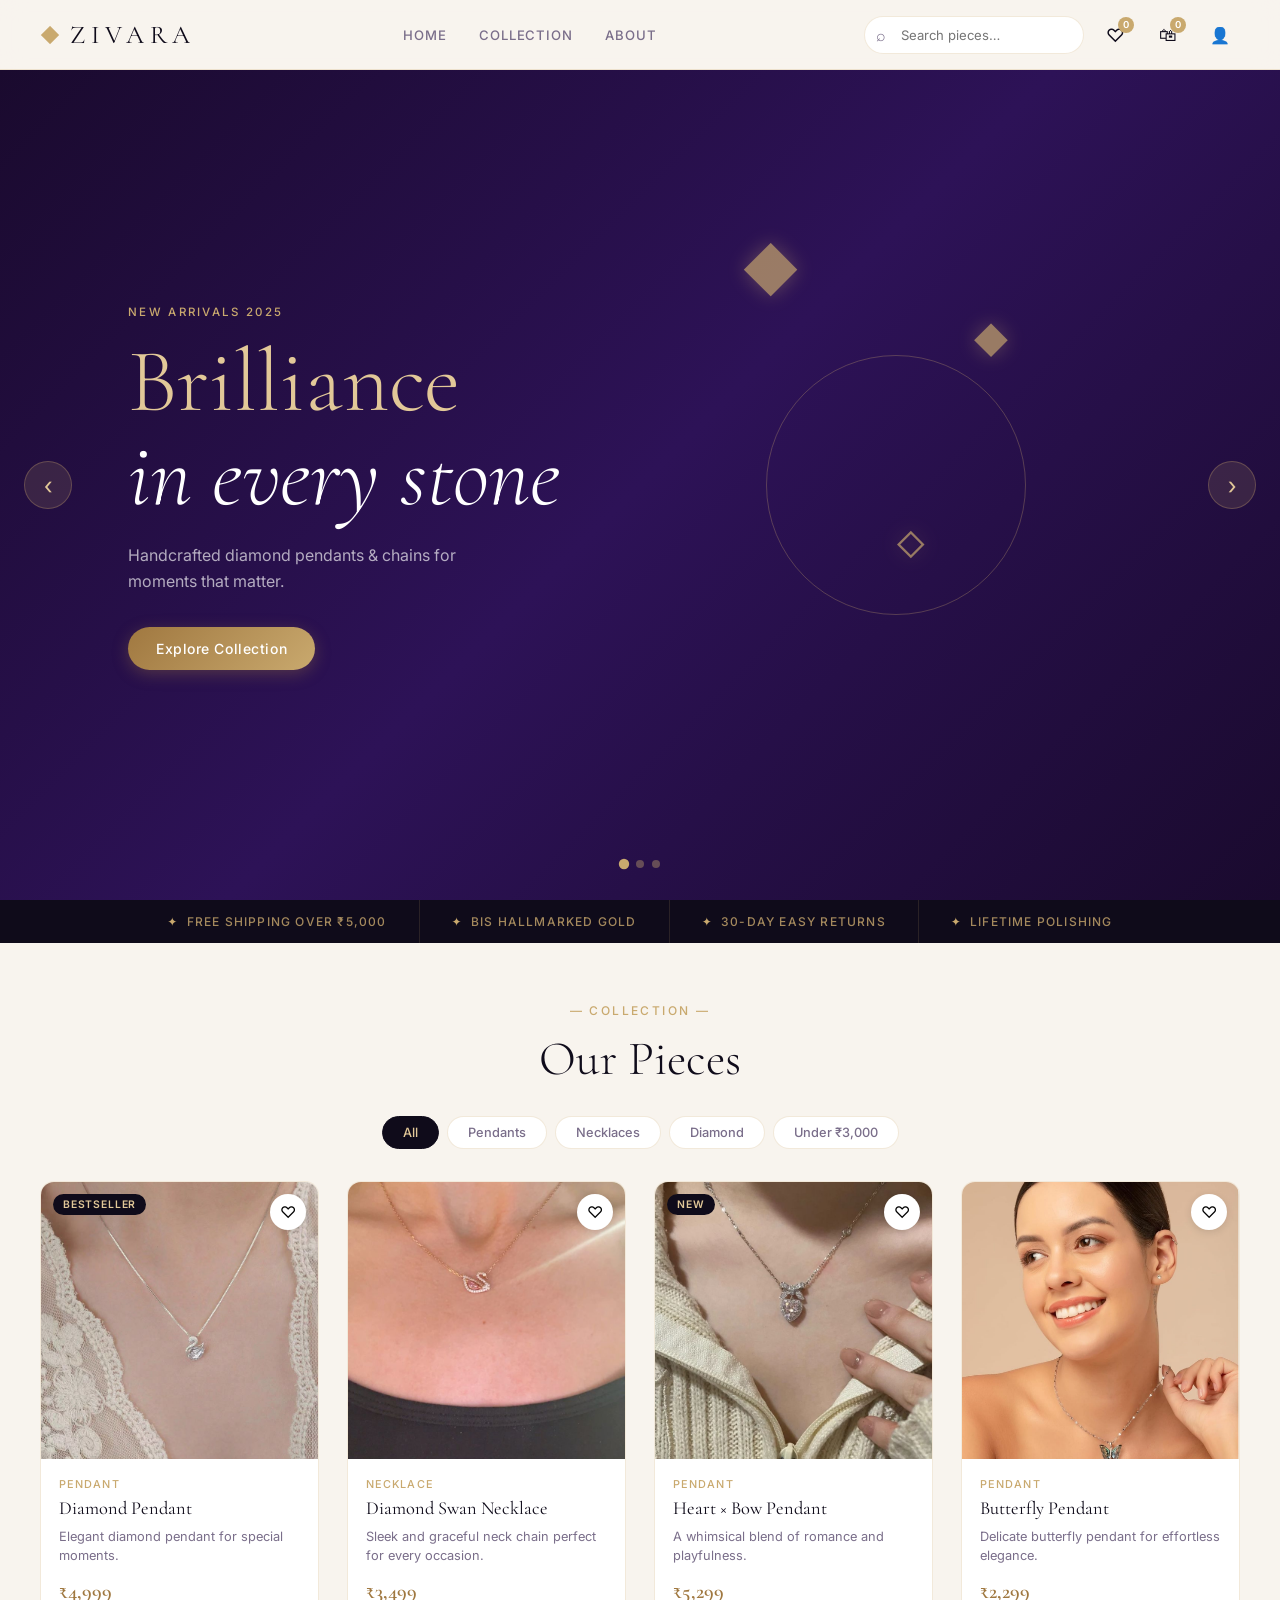
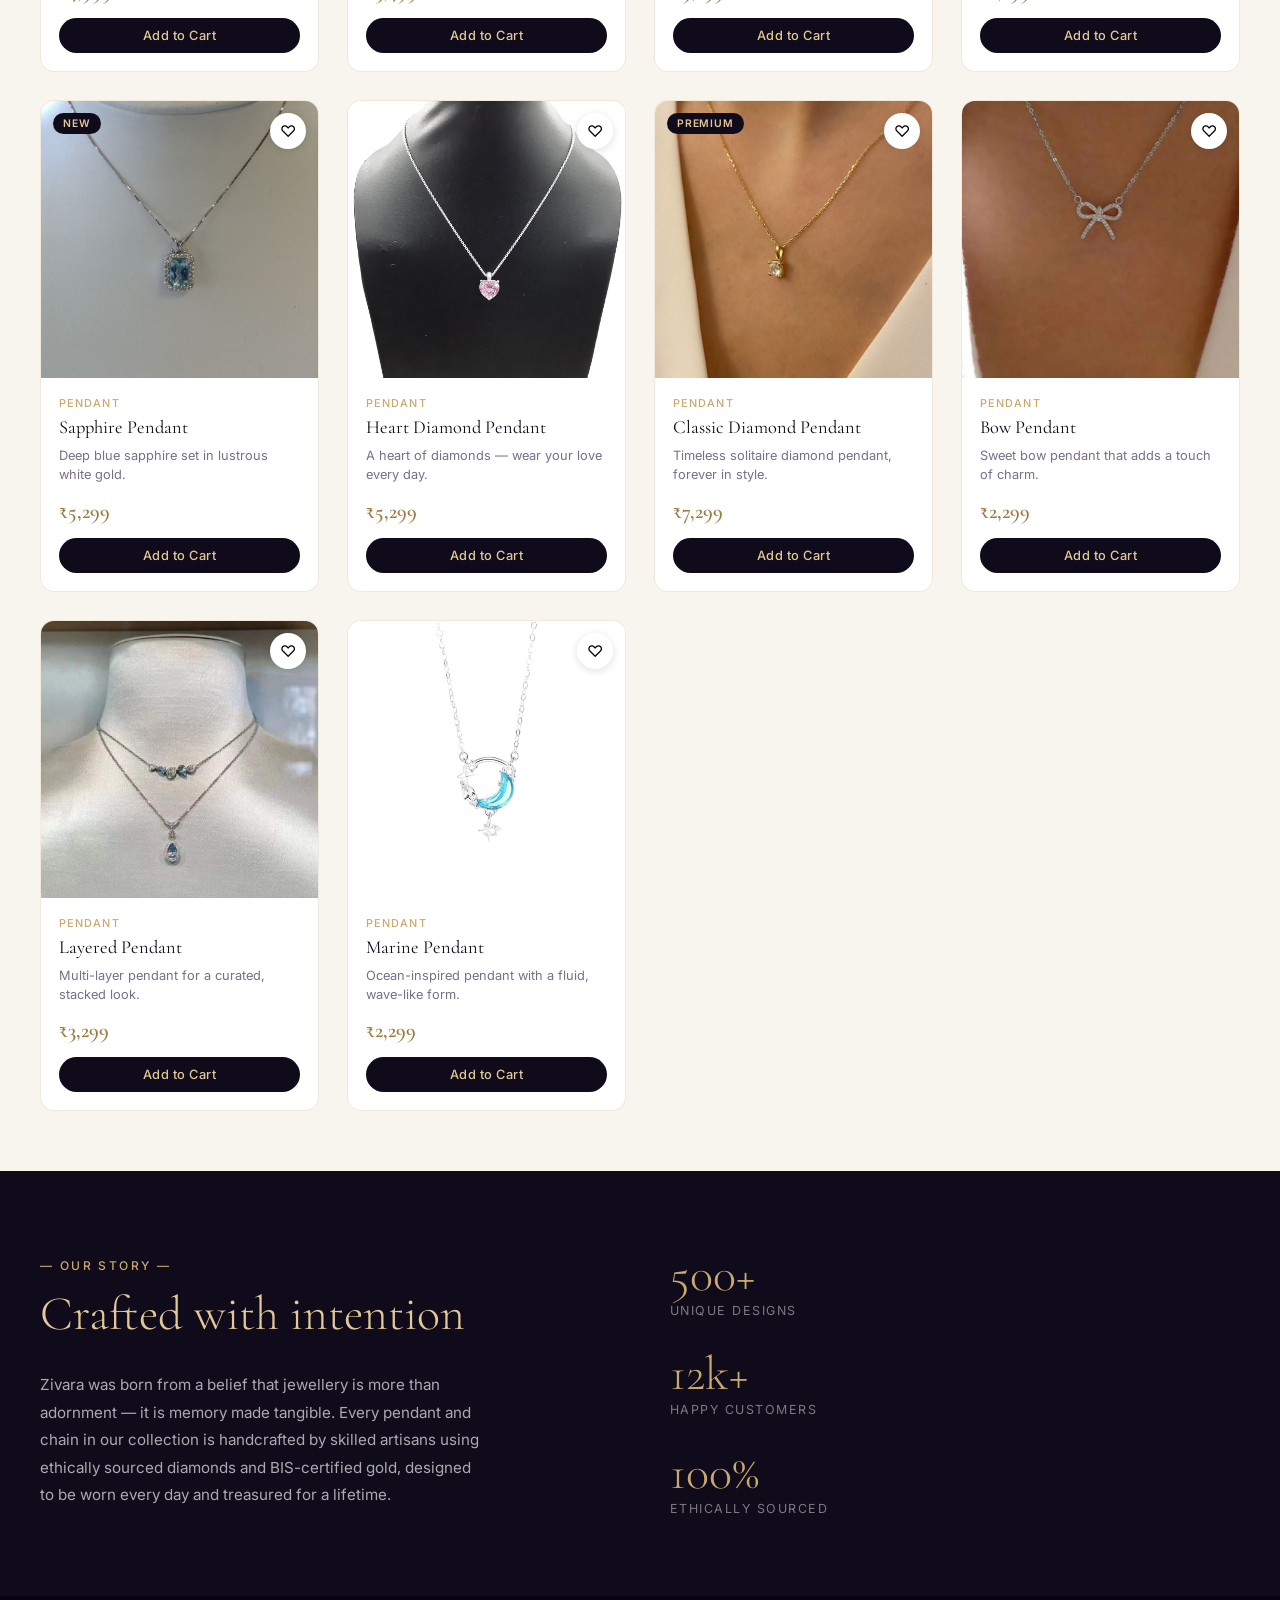
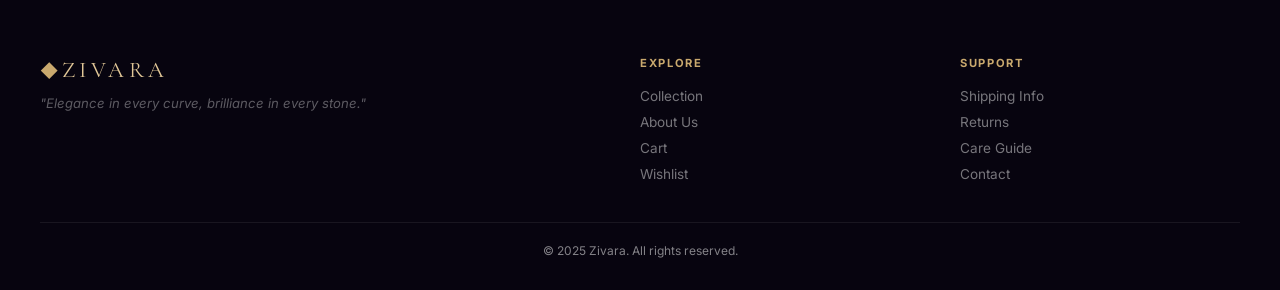
==== commit 664eef0b: "Created another html file for cart page" ====
--- a/index.html
+++ b/index.html
@@ -11,6 +11,7 @@
 </head>
 <body>
 
+  <!-- ── LOADING SCREEN ── -->
   <div id="loader">
     <div class="loader-inner">
       <svg class="loader-gem" viewBox="0 0 60 60" fill="none" xmlns="http://www.w3.org/2000/svg">
@@ -26,6 +27,7 @@
     </div>
   </div>
 
+  <!-- ── AUTH MODAL ── -->
   <div id="auth-overlay" class="modal-overlay hidden">
     <div class="auth-modal">
       <button class="modal-close" onclick="closeAuth()">✕</button>
@@ -34,6 +36,7 @@
         <button class="auth-tab" onclick="switchTab('signup')">Create Account</button>
       </div>
 
+      <!-- Login Form -->
       <div id="login-form" class="auth-form">
         <div class="auth-header">
           <h2>Welcome back</h2>
@@ -52,6 +55,7 @@
         <p class="auth-switch">Don't have an account? <span onclick="switchTab('signup')">Create one</span></p>
       </div>
 
+      <!-- Signup Form -->
       <div id="signup-form" class="auth-form hidden">
         <div class="auth-header">
           <h2>Join Zivara</h2>
@@ -76,6 +80,7 @@
     </div>
   </div>
 
+  <!-- ── CART DRAWER ── -->
   <div id="cart-overlay" class="modal-overlay hidden" onclick="closeCartIfOutside(event)">
     <div id="cart-drawer" class="cart-drawer">
       <div class="drawer-header">
@@ -99,6 +104,7 @@
     </div>
   </div>
 
+  <!-- ── WISHLIST DRAWER ── -->
   <div id="wishlist-overlay" class="modal-overlay hidden" onclick="closeWishlistIfOutside(event)">
     <div id="wishlist-drawer" class="cart-drawer">
       <div class="drawer-header">
@@ -114,6 +120,7 @@
     </div>
   </div>
 
+  <!-- ── PROFILE / HISTORY MODAL ── -->
   <div id="profile-overlay" class="modal-overlay hidden">
     <div class="profile-modal">
       <button class="modal-close" onclick="closeProfile()">✕</button>
@@ -134,10 +141,13 @@
     </div>
   </div>
 
+  <!-- ── TOAST ── -->
   <div id="toast" class="toast hidden"></div>
 
+  <!-- ════════════════════ MAIN SITE ════════════════════ -->
   <div id="site">
 
+    <!-- HEADER -->
     <header id="main-header">
       <a href="#" class="logo-link" onclick="scrollToTop()">
         <span class="logo-gem">◆</span>
@@ -153,14 +163,14 @@
           <input type="text" id="search-input" placeholder="Search pieces…" oninput="filterProducts()" />
           <span class="search-icon">⌕</span>
         </div>
-        <button class="icon-btn" id="wishlist-btn" onclick="openWishlist()" title="Wishlist">
+        <a href="wishlist.html" class="icon-btn" id="wishlist-btn" title="Wishlist" style="text-decoration:none">
           <span class="icon-heart">♡</span>
           <span class="icon-count" id="wishlist-count">0</span>
-        </button>
-        <button class="icon-btn" onclick="openCart()" title="Cart">
+        </a>
+        <a href="cart.html" class="icon-btn" title="Cart" style="text-decoration:none">
           <span>🛍</span>
           <span class="icon-count" id="cart-count">0</span>
-        </button>
+        </a>
         <button class="icon-btn auth-trigger" id="auth-btn" onclick="authButtonClicked()" title="Account">
           <span id="auth-icon">👤</span>
         </button>
@@ -168,12 +178,16 @@
       <button class="mobile-menu-btn" onclick="toggleMobileMenu()">☰</button>
     </header>
 
+    <!-- MOBILE NAV -->
     <div id="mobile-nav" class="mobile-nav hidden">
       <a href="#home" onclick="closeMobileMenu()">Home</a>
       <a href="#collection" onclick="closeMobileMenu()">Collection</a>
       <a href="#about" onclick="closeMobileMenu()">About</a>
-    </div>
-
+      <a href="cart.html">Cart 🛍</a>
+      <a href="wishlist.html">Wishlist 🤍</a>
+    </div>
+
+    <!-- HERO -->
     <section id="home" class="hero">
       <div class="hero-slides">
         <div class="hero-slide active" style="--bg: linear-gradient(135deg,#1a0a2e 0%,#2d1257 50%,#1a0a2e 100%)">
@@ -228,6 +242,7 @@
       <button class="hero-arrow right" onclick="nextSlide()">›</button>
     </section>
 
+    <!-- FEATURE STRIP -->
     <div class="feature-strip">
       <div class="feature-item">
         <span>✦</span> Free shipping over ₹5,000
@@ -243,6 +258,7 @@
       </div>
     </div>
 
+    <!-- FILTER BAR -->
     <div class="filter-bar" id="collection">
       <span class="section-eyebrow">— Collection —</span>
       <h2 class="section-title">Our Pieces</h2>
@@ -255,14 +271,18 @@
       </div>
     </div>
 
+    <!-- PRODUCTS GRID -->
     <section class="products-grid" id="products-grid">
+      <!-- Cards injected by JS -->
     </section>
 
+    <!-- NO RESULTS -->
     <div id="no-results" class="no-results hidden">
       <p>No pieces match your search.</p>
       <button class="btn-ghost" onclick="clearSearch()">Clear filter</button>
     </div>
 
+    <!-- ABOUT STRIP -->
     <section id="about" class="about-strip">
       <div class="about-content">
         <span class="section-eyebrow">— Our Story —</span>
@@ -276,6 +296,7 @@
       </div>
     </section>
 
+    <!-- FOOTER -->
     <footer class="main-footer">
       <div class="footer-brand">
         <span class="logo-gem">◆</span>
@@ -286,8 +307,8 @@
         <h4>Explore</h4>
         <a href="#collection">Collection</a>
         <a href="#about">About Us</a>
-        <a href="#" onclick="openCart()">Cart</a>
-        <a href="#" onclick="openWishlist()">Wishlist</a>
+        <a href="cart.html">Cart</a>
+        <a href="wishlist.html">Wishlist</a>
       </div>
       <div class="footer-links">
         <h4>Support</h4>
@@ -301,7 +322,7 @@
       </div>
     </footer>
 
-  </div>
+  </div><!-- end #site -->
 
   <script src="script.js"></script>
 </body>
--- a/style.css
+++ b/style.css
@@ -408,9 +408,6 @@
 }
 .toast.hidden { opacity: 0; pointer-events: none; }
 
-/* ══════════════════
-   HEADER
-   ══════════════════ */
 #main-header {
   position: sticky; top: 0; z-index: 900;
   display: flex; align-items: center;
@@ -539,9 +536,6 @@
 }
 @keyframes slideDown { from{opacity:0;transform:translateY(-10px)} to{opacity:1;transform:none} }
 
-/* ══════════════════
-   HERO
-   ══════════════════ */
 .hero {
   position: relative;
   height: calc(100vh - 70px);
@@ -604,7 +598,6 @@
 
 .hero-cta { text-decoration: none; }
 
-/* Floating gems */
 .hero-visual {
   flex: 1; position: relative;
   height: 100%;
@@ -666,9 +659,6 @@
 .hero-arrow.right { right: 24px; }
 .hero-arrow:hover { background: rgba(201,169,110,0.3); }
 
-/* ══════════════════
-   FEATURE STRIP
-   ══════════════════ */
 .feature-strip {
   background: var(--ink);
   display: flex; align-items: center; justify-content: center;
@@ -689,9 +679,6 @@
 .feature-item:hover { color: var(--gold-light); }
 .feature-item span { color: var(--gold); }
 
-/* ══════════════════
-   FILTER BAR
-   ══════════════════ */
 .filter-bar {
   padding: 60px 40px 32px;
   text-align: center;
@@ -731,9 +718,6 @@
   color: var(--gold-light);
 }
 
-/* ══════════════════
-   PRODUCTS GRID
-   ══════════════════ */
 .products-grid {
   display: grid;
   grid-template-columns: repeat(auto-fill, minmax(260px, 1fr));
@@ -831,17 +815,12 @@
 }
 .btn-cart:hover { background: var(--ink-soft); }
 .btn-cart.added { background: linear-gradient(135deg, var(--gold-dark), var(--gold)); color: white; }
-
-/* No results */
 .no-results {
   text-align: center; padding: 60px 40px;
   color: var(--muted);
 }
 .no-results.hidden { display: none; }
 
-/* ══════════════════
-   ABOUT STRIP
-   ══════════════════ */
 .about-strip {
   background: var(--ink);
   color: white;
@@ -870,9 +849,6 @@
 }
 .stat-label { font-size: 0.78rem; letter-spacing: 0.12em; text-transform: uppercase; color: rgba(255,255,255,0.45); }
 
-/* ══════════════════
-   FOOTER
-   ══════════════════ */
 .main-footer {
   background: #07040f;
   color: rgba(255,255,255,0.5);
@@ -898,18 +874,12 @@
   font-size: 0.75rem;
 }
 
-/* ══════════════════
-   SCROLL REVEAL
-   ══════════════════ */
 .reveal {
   opacity: 0; transform: translateY(24px);
   transition: opacity 0.6s ease, transform 0.6s ease;
 }
 .reveal.visible { opacity: 1; transform: none; }
 
-/* ══════════════════
-   RESPONSIVE
-   ══════════════════ */
 @media (max-width: 900px) {
   #main-header { padding: 0 20px; }
   .main-nav { display: none; }
@@ -942,9 +912,7 @@
 @media (prefers-reduced-motion: reduce) {
   *, *::before, *::after { animation-duration: 0.01ms !important; transition-duration: 0.1ms !important; }
 }
-/* ══════════════════
-   SORT BAR  (added v2)
-   ══════════════════ */
+
 .sort-bar {
   display: flex;
   align-items: center;
@@ -981,9 +949,6 @@
   border-color: var(--gold);
 }
 
-/* ══════════════════
-   LOAD MORE  (added v2)
-   ══════════════════ */
 .load-more-wrap {
   text-align: center;
   padding: 8px 40px 56px;
